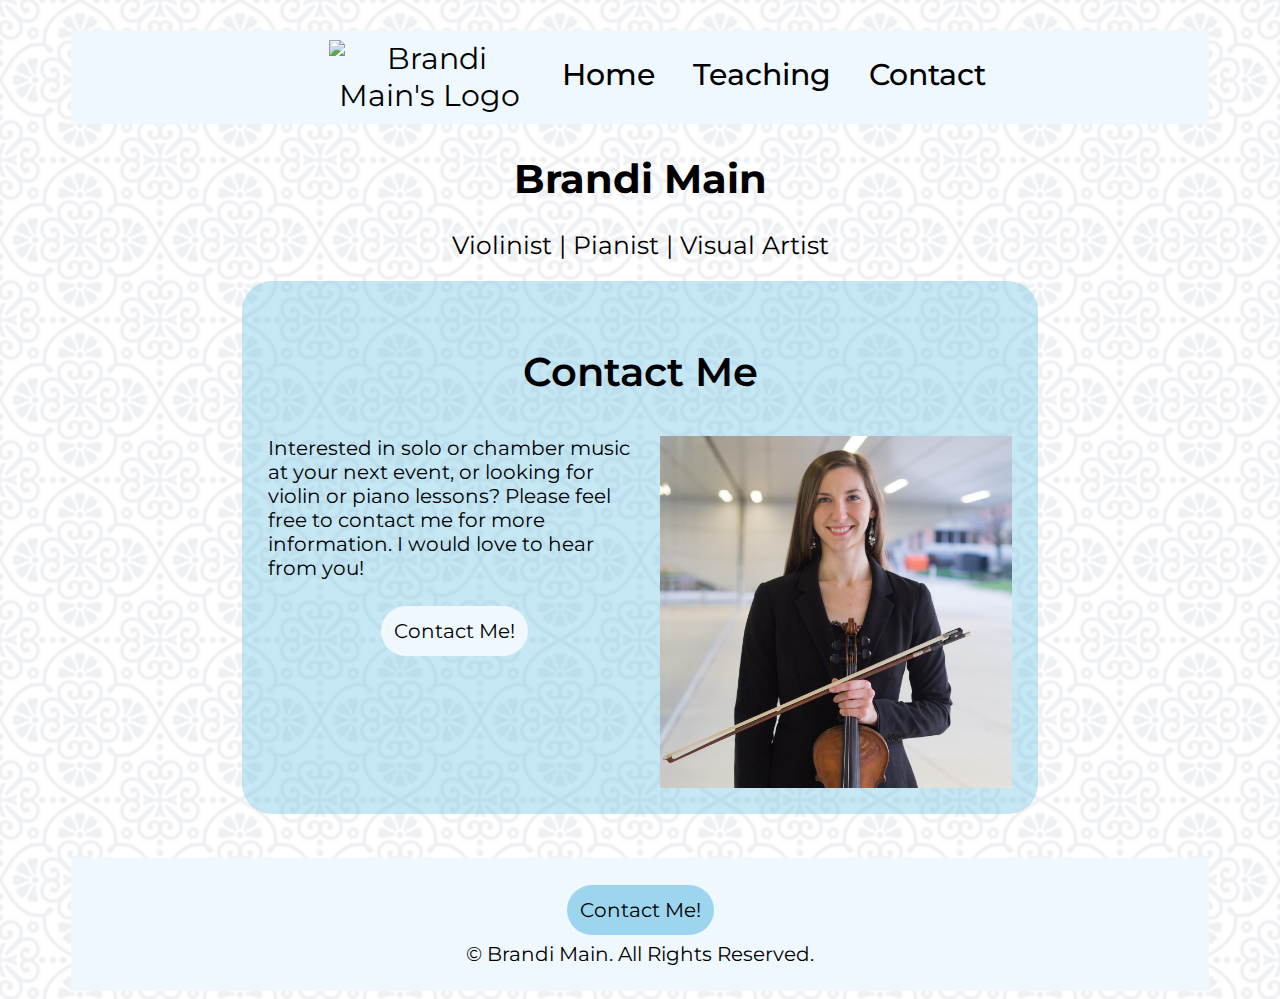
==== Contact.html @ 69e72a14 "updated navigation bar to include logo to left per client feedback, adjusted responsive scaling slig" ====
<!DOCTYPE html>
    <head>
        <title>
            Brandi Main, Violin
        </title>
        <link href="stylesheet.css" rel="stylesheet">
        <link rel="preconnect" href="https://fonts.googleapis.com">
        <link rel="preconnect" href="https://fonts.gstatic.com" crossorigin>
        <link href="https://fonts.googleapis.com/css2?family=Montserrat:ital,wght@0,100..900;1,100..900&display=swap" rel="stylesheet">
    </head>
    <body>
        <nav id="main_menu">  
            <ul>
                <img  id="logo" src="Photos and Logo\BM_black_SVG_NEW.svg" alt="Brandi Main's Logo">
                <a href="Index.html">Home</a>
                <a href="Teaching.html">Teaching</a>
                <!-- <a>Videos</a> -->
                <!-- <a>Artwork Gallery</a> -->
                <a href="Contact.html">Contact</a>
            </ul>
        </nav>
        <!-- <br> -->
        <!-- <img  id="logo" src="Photos and Logo\BM_black_SVG_NEW.svg" alt="Brandi Main's Logo"> -->
        <section id="nav_menu_and_text">
            <h1>
                Brandi Main
            </h1>
            <h2>
                Violinist | Pianist | Visual Artist
            </h2>
        </section>

        <div id="contact_contents">
            <section id="contact_section">
                <h3 class="section_headers">Contact Me</h3>
                <img id="contact_pic" src="Photos and Logo\Brandi Main 2 cropped.jpg" alt="Picture of Brandi Main holding her violin"/>
                <p>
                    Interested in solo or chamber music at your next event, or looking for violin or piano lessons? Please feel free to contact me for more information. I would love to hear from you!
                </p>
                <br>
                <div id="contact_button_container">
                    <a id="contact_button" href=mailto:brandiviolin@gmail.com>Contact Me!</a>
                </div>
            </section>
        </div>
    </body>
    <footer>
        <a id="footer_button" href=mailto:brandiviolin@gmail.com>Contact Me!</a>
        <br>
        <p>
            © Brandi Main. All Rights Reserved.
        </p>
    </footer>
---- stylesheet.css ----
/* ----- Universal Styles ----- (All devices regardless of resolution or orientation) */

* {
    box-sizing: border-box;
}

.montserrat-font_family {
    font-family: "Montserrat", sans-serif;
    font-optical-sizing: auto;
    font-weight: 100;
    font-style: normal;
  }

 /* --- Desktop Version Stylings (Devices wider than 600px --- */
  


/* Navigation Box and Styling */
#main_menu {
    background-color: aliceblue;
    text-align: center;
    font-size: 30px;
    padding: 0px;
    margin-left: 5%;
    margin-right: 5%;
}

/* Navigation Links and Style */
#main_menu a {
    color: black;
    padding: 15px;   
    text-decoration: none;
    font-weight: 500;
}

#nav_menu_and_text {
    padding: 0%;
}

#logo {
    width: 200px;
    margin: 10px;
    display: inline-block;
    vertical-align: middle;
}



body {
    background-color: aliceblue;
    background-image: url('Photos and Logo/regal_pattern.png');
    background-size: 50%;
    font-family: "Montserrat", sans-serif;
}

h1 {
    font-size: 40px;
    text-align: center;
}

h2 {
    font-size: 25px;
    text-align: center;
    font-weight: normal;
}

h3 {
    font-size: 32px;
    text-align: center;
}

p {
    font-size: 20px;
}

.section_headers {
    font-size: 40px;
    font-weight: 600;
}

footer {
    text-align: center;
    background-color: aliceblue;
    margin-left: 5%;
    margin-right: 5%;
    padding-top: 40px;
    padding-bottom: 5px;
}

#footer_button {
    background-color: rgb(113, 195, 228, 0.658);
    padding: 13px;
    color: black;
    text-decoration: none;
    font-size: 20px;
    border-radius: 40px;
}

/* ----- Biography Page ----- */

#biography_contents {
    padding-left: 15%;
    padding-right: 15%;
}

#biography_section {
    padding-left: 5%;
    padding-top: 1%;
    padding-right: 5%;
    padding-bottom: 5%;
    margin-left: auto;
    margin-right: auto;
    margin-bottom: 5%;
    background-color: rgba(113, 195, 228, 0.4);
    border-radius: 30px;
    max-width: 1200px;
    content: "";
    clear: both;
    display: table;
}

#bio_pic {
    display: block;
    width: 40%;
    float: left;
    padding-right: 20px;
}

.biography {
    padding-left: 3rem; 
}

/* ----- Teaching Page ----- */

#teaching_contents {
    padding-left: 15%;
    padding-right: 15%;
}
    
#teaching_statement {
    padding-left: 5%;
    padding-top: 1%;
    padding-right: 5%;
    padding-bottom: 5%;
    margin-left: auto;
    margin-right: auto;
    margin-bottom: 5%;
    background-color: rgba(113, 195, 228, 0.4);
    border-radius: 30px;
    max-width: 1200px;
    content: "";
    clear: both;
    display: table;
}

#teaching_pic {
    display: block;
    margin-left: auto;
    margin-right: auto;
    width: 50%;
    float: left;
    padding-right: 20px;
}

/* ----- Contact Page ----- */

#contact_contents {
    padding-left: 15%;
    padding-right: 15%;
}

#contact_section {
    padding: 3%;
    margin-left: 5%;
    margin-right: 5%;
    margin-bottom: 5%;
    background-color: rgba(113, 195, 228, 0.4);
    border-radius: 30px;
    content: "";
    clear: both;
    display: table;
}

#contact_button_container {
    text-align: center;
}

#contact_button {
    text-align: center;
    background-color: aliceblue;
    border-radius: 40px;
    padding: 13px;
    color: black;
    text-decoration: none;
    font-size: 20px;
    margin: 15px;
}

#contact_pic {
    display: block;
    margin-left: auto;
    margin-right: auto;
    width: 50%;
    float: right;
    padding-left: 20px;
}

/* ----- Mobile Styling for Devices Under Specified Width ----- */

@media (max-width: 800px) {

    #bio_pic {
        display: black;
        margin-left: auto;
        margin-right: auto;
        width: 100%;
        padding-left: 0%;
        padding-right: 0%;
        padding-bottom: 20px;
    }

    #logo {
        width: 50%;
        display: block;
        margin-right: auto;
        margin-left: auto;
    }

    #teaching_pic {
        display: black;
        margin-left: auto;
        margin-right: auto;
        width: 100%;
        padding-left: 0%;
        padding-right: 0%;
        padding-bottom: 20px;
    }

    #contact_pic {
        display: black;
        margin-left: auto;
        margin-right: auto;
        width: 100%;
        padding-left: 0%;
        padding-right: 0%;
        padding-bottom: 20px;
    }

}
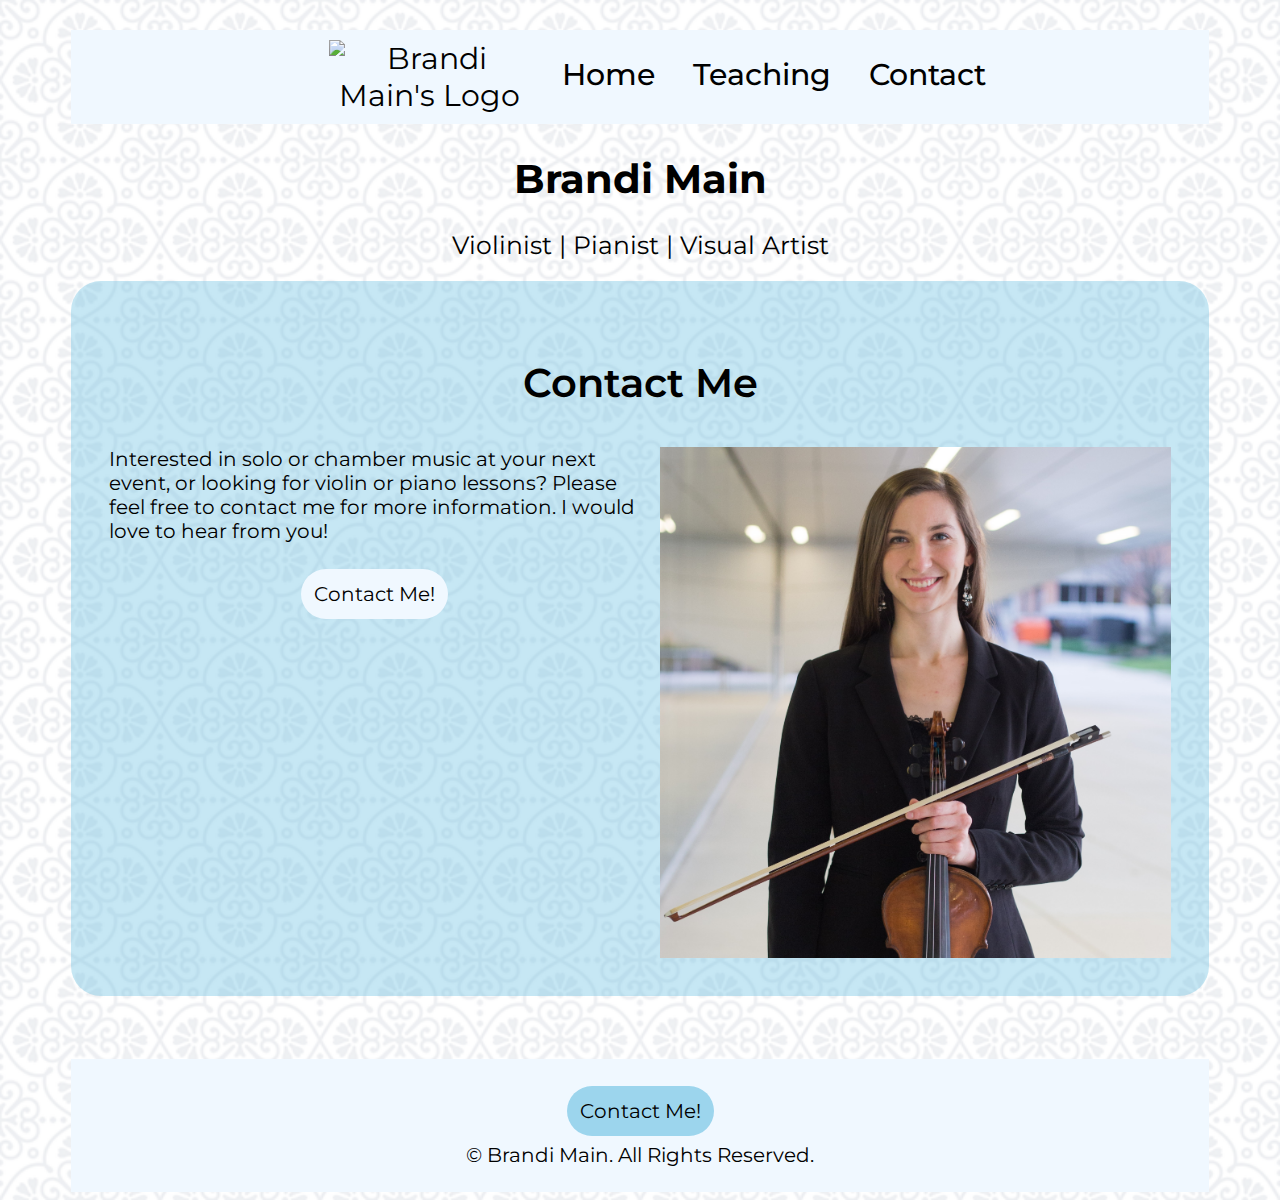
==== commit e2046c0d: "cleaned up more and added more semantic code" ====
--- a/Contact.html
+++ b/Contact.html
@@ -9,45 +9,46 @@
         <link href="https://fonts.googleapis.com/css2?family=Montserrat:ital,wght@0,100..900;1,100..900&display=swap" rel="stylesheet">
     </head>
     <body>
-        <nav id="main_menu">  
-            <ul>
-                <img  id="logo" src="Photos and Logo\BM_black_SVG_NEW.svg" alt="Brandi Main's Logo">
-                <a href="Index.html">Home</a>
-                <a href="Teaching.html">Teaching</a>
-                <!-- <a>Videos</a> -->
-                <!-- <a>Artwork Gallery</a> -->
-                <a href="Contact.html">Contact</a>
-            </ul>
-        </nav>
-        <!-- <br> -->
-        <!-- <img  id="logo" src="Photos and Logo\BM_black_SVG_NEW.svg" alt="Brandi Main's Logo"> -->
-        <section id="nav_menu_and_text">
-            <h1>
-                Brandi Main
-            </h1>
-            <h2>
-                Violinist | Pianist | Visual Artist
-            </h2>
+        <header>
+            <nav id="main_menu">  
+                <ul>
+                    <img  id="logo" src="Photos and Logo\BM_black_SVG_NEW.svg" alt="Brandi Main's Logo">
+                    <a href="Index.html">Home</a>
+                    <a href="Teaching.html">Teaching</a>
+                    <!-- <a>Videos</a> -->
+                    <!-- <a>Artwork Gallery</a> -->
+                    <a href="Contact.html">Contact</a>
+                </ul>
+            </nav>
+            <img  id="mobile_logo" src="Photos and Logo\BM_black_SVG_NEW.svg" alt="Brandi Main's Logo">
+            <section id="nav_menu_and_text">
+                <h1>
+                    Brandi Main
+                </h1>
+                <h2>
+                    Violinist | Pianist | Visual Artist
+                </h2>
+            </section>
+        </header>
+
+        <section id="contact_section">
+            <h3 class="section_headers">Contact Me</h3>
+            <img id="contact_pic" src="Photos and Logo\Brandi Main 2 cropped.jpg" alt="Picture of Brandi Main holding her violin"/>
+            <p>
+                Interested in solo or chamber music at your next event, or looking for violin or piano lessons? Please feel free to contact me for more information. I would love to hear from you!
+            </p>
+            <br>
+            <div id="contact_button_container">
+                <a id="contact_button" href=mailto:brandiviolin@gmail.com>Contact Me!</a>
+            </div>
         </section>
 
-        <div id="contact_contents">
-            <section id="contact_section">
-                <h3 class="section_headers">Contact Me</h3>
-                <img id="contact_pic" src="Photos and Logo\Brandi Main 2 cropped.jpg" alt="Picture of Brandi Main holding her violin"/>
-                <p>
-                    Interested in solo or chamber music at your next event, or looking for violin or piano lessons? Please feel free to contact me for more information. I would love to hear from you!
-                </p>
-                <br>
-                <div id="contact_button_container">
-                    <a id="contact_button" href=mailto:brandiviolin@gmail.com>Contact Me!</a>
-                </div>
-            </section>
-        </div>
-    </body>
-    <footer>
-        <a id="footer_button" href=mailto:brandiviolin@gmail.com>Contact Me!</a>
-        <br>
-        <p>
-            © Brandi Main. All Rights Reserved.
-        </p>
-    </footer>+    
+        <footer>
+            <a id="footer_button" href=mailto:brandiviolin@gmail.com>Contact Me!</a>
+            <br>
+            <p>
+                © Brandi Main. All Rights Reserved.
+            </p>
+        </footer>
+    </body>--- a/stylesheet.css
+++ b/stylesheet.css
@@ -44,7 +44,9 @@
     vertical-align: middle;
 }
 
-
+#mobile_logo {
+    display: none;
+}
 
 body {
     background-color: aliceblue;
@@ -224,6 +226,14 @@
         display: block;
         margin-right: auto;
         margin-left: auto;
+        display: none;
+    }
+
+    #mobile_logo {
+        width: 50%;
+        display: block;
+        margin-right: auto;
+        margin-left: auto;
     }
 
     #teaching_pic {
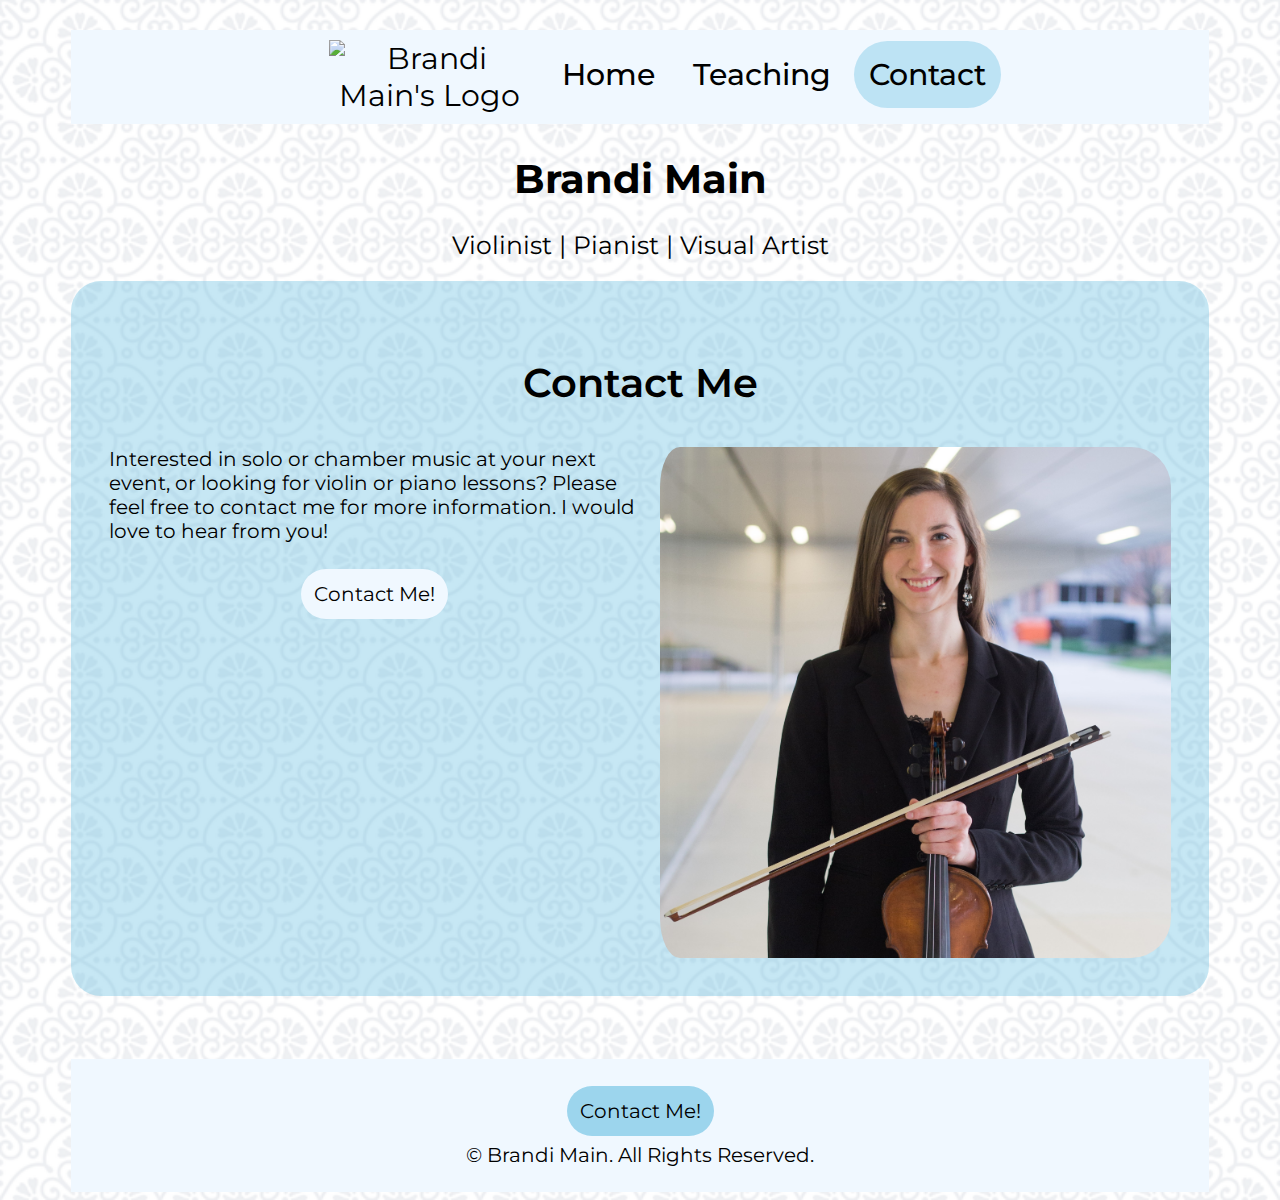
==== commit e5725193: "updated all html pages to have highlighting on menu tabs so navigation is more clear, added meta htt" ====
--- a/Contact.html
+++ b/Contact.html
@@ -13,11 +13,11 @@
             <nav id="main_menu">  
                 <ul>
                     <img  id="logo" src="Photos and Logo\BM_black_SVG_NEW.svg" alt="Brandi Main's Logo">
-                    <a href="Index.html">Home</a>
-                    <a href="Teaching.html">Teaching</a>
+                    <a href="index.html">Home</a>
+                    <a href="teaching.html">Teaching</a>
                     <!-- <a>Videos</a> -->
                     <!-- <a>Artwork Gallery</a> -->
-                    <a href="Contact.html">Contact</a>
+                    <a href="contact.html" style="background-color: rgba(113, 195, 228, 0.4); border-radius: 40px;"">Contact</a>
                 </ul>
             </nav>
             <img  id="mobile_logo" src="Photos and Logo\BM_black_SVG_NEW.svg" alt="Brandi Main's Logo">
--- a/stylesheet.css
+++ b/stylesheet.css
@@ -31,6 +31,11 @@
     padding: 15px;   
     text-decoration: none;
     font-weight: 500;
+}
+
+#main_menu a:hover {
+    background-color: rgb(113, 195, 228, 0.658);
+    border-radius: 40px;
 }
 
 #nav_menu_and_text {
@@ -126,6 +131,16 @@
     width: 40%;
     float: left;
     padding-right: 20px;
+    border-radius: 40px;
+}
+
+#bio_pic_2 {
+    display: block;
+    width: 100%;
+    margin-left: auto;
+    margin-right: auto;
+    padding-right: 20px;
+    border-radius: 40px;
 }
 
 .biography {
@@ -162,6 +177,7 @@
     width: 50%;
     float: left;
     padding-right: 20px;
+    border-radius: 40px;
 }
 
 /* ----- Contact Page ----- */
@@ -205,6 +221,7 @@
     width: 50%;
     float: right;
     padding-left: 20px;
+    border-radius: 40px;
 }
 
 /* ----- Mobile Styling for Devices Under Specified Width ----- */
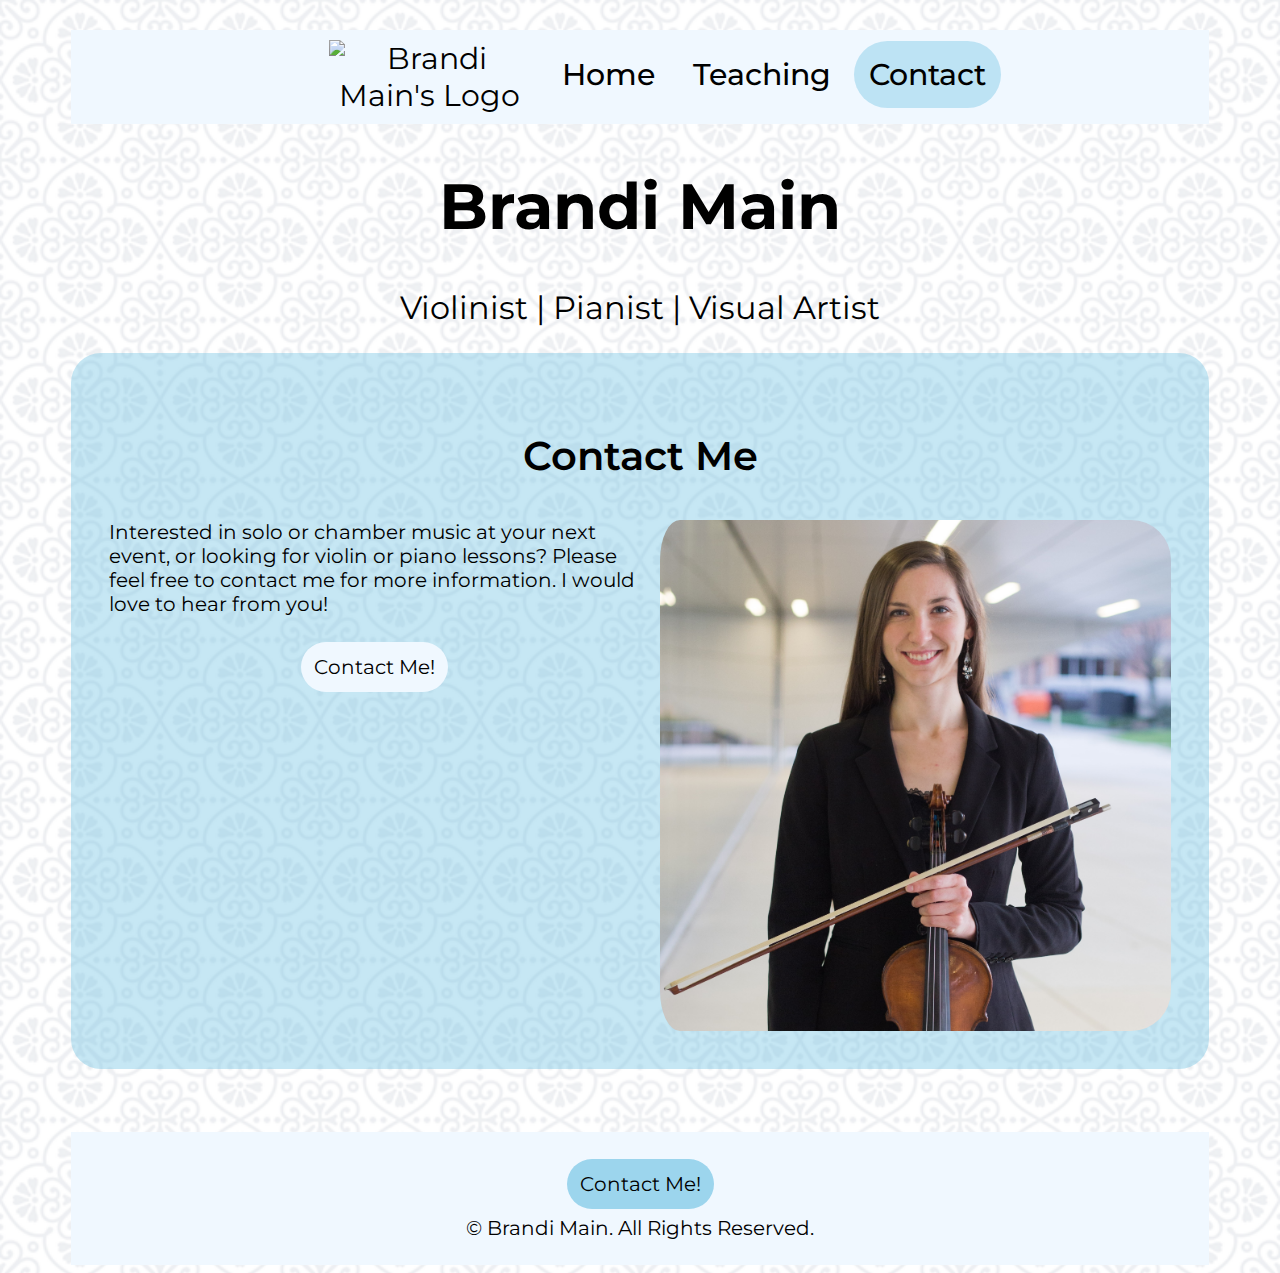
==== commit 829e819c: "changed a majority of defined sizes and spacing to em/rem units for scaling and inheritance properti" ====
--- a/Contact.html
+++ b/Contact.html
@@ -1,5 +1,7 @@
 <!DOCTYPE html>
     <head>
+        <meta charSet="UTF-8"/>
+        <meta name="viewport" content="width=device-width, initial-scale=1.0">
         <title>
             Brandi Main, Violin
         </title>
@@ -17,7 +19,7 @@
                     <a href="teaching.html">Teaching</a>
                     <!-- <a>Videos</a> -->
                     <!-- <a>Artwork Gallery</a> -->
-                    <a href="contact.html" style="background-color: rgba(113, 195, 228, 0.4); border-radius: 40px;"">Contact</a>
+                    <a href="contact.html" style="background-color: rgba(113, 195, 228, 0.4); border-radius: 2em;"">Contact</a>
                 </ul>
             </nav>
             <img  id="mobile_logo" src="Photos and Logo\BM_black_SVG_NEW.svg" alt="Brandi Main's Logo">
--- a/stylesheet.css
+++ b/stylesheet.css
@@ -33,13 +33,15 @@
     font-weight: 500;
 }
 
+/* On-hover effects for nav links */
 #main_menu a:hover {
     background-color: rgb(113, 195, 228, 0.658);
-    border-radius: 40px;
-}
-
-#nav_menu_and_text {
-    padding: 0%;
+    border-radius: 1.5em;
+}
+
+/* Styling for client name and titles */
+#name_and_slogan {
+    padding: 0em;
 }
 
 #logo {
@@ -61,27 +63,24 @@
 }
 
 h1 {
-    font-size: 40px;
+    font-size: 4em;
     text-align: center;
 }
 
 h2 {
-    font-size: 25px;
+    font-size: 2em;
     text-align: center;
     font-weight: normal;
 }
 
-h3 {
-    font-size: 32px;
-    text-align: center;
-}
-
 p {
-    font-size: 20px;
-}
-
+    font-size: 1.25em;
+}
+
+/* h3 fonts and all page section headers styling */
 .section_headers {
-    font-size: 40px;
+    text-align: center;
+    font-size: 2.5em;
     font-weight: 600;
 }
 
@@ -99,7 +98,7 @@
     padding: 13px;
     color: black;
     text-decoration: none;
-    font-size: 20px;
+    font-size: 1.25rem;
     border-radius: 40px;
 }
 
@@ -144,7 +143,7 @@
 }
 
 .biography {
-    padding-left: 3rem; 
+    /* padding-left: 3rem;  */
 }
 
 /* ----- Teaching Page ----- */
@@ -226,7 +225,38 @@
 
 /* ----- Mobile Styling for Devices Under Specified Width ----- */
 
-@media (max-width: 800px) {
+@media only screen and (max-width: 768px) {
+
+    #main_menu {
+        background-color: aliceblue;
+        text-align: center;
+        font-size: .75rem;
+        padding: 0px;
+        margin-left: 0%;
+        margin-right: 0%;
+    }
+    
+    h1 {
+        font-size: 3em;
+        text-align: center;
+    }
+    
+    h2 {
+        font-size: 1.4em;
+        text-align: center;
+        font-weight: normal;
+    }
+
+    p {
+        font-size: 1em;
+    }
+
+    /* h3 fonts and all page section headers styling */
+    .section_headers {
+    text-align: center;
+    font-size: 2em;
+    font-weight: 600;
+    }
 
     #bio_pic {
         display: black;
@@ -239,15 +269,11 @@
     }
 
     #logo {
-        width: 50%;
-        display: block;
-        margin-right: auto;
-        margin-left: auto;
         display: none;
     }
 
     #mobile_logo {
-        width: 50%;
+        width: 75%;
         display: block;
         margin-right: auto;
         margin-left: auto;
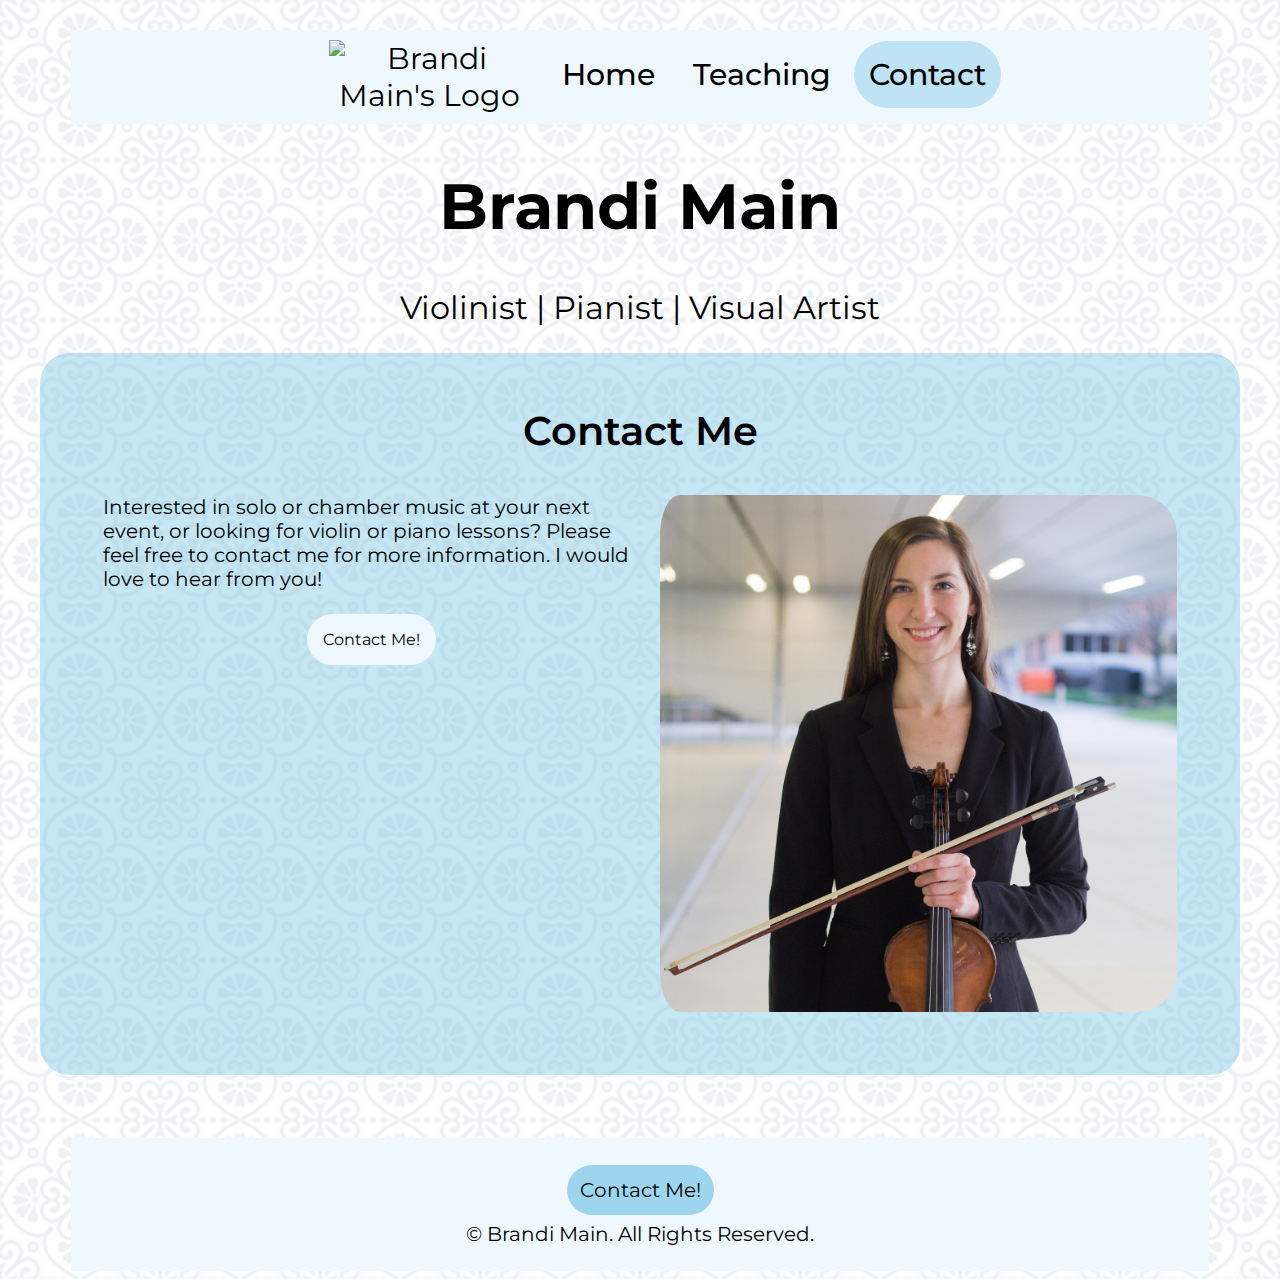
==== commit f57e6e1a: "finalized mobile version for live site with all formatting on all html pages and updated css for bre" ====
--- a/Contact.html
+++ b/Contact.html
@@ -49,7 +49,7 @@
         <footer>
             <a id="footer_button" href=mailto:brandiviolin@gmail.com>Contact Me!</a>
             <br>
-            <p>
+            <p id="footer_text">
                 © Brandi Main. All Rights Reserved.
             </p>
         </footer>
--- a/stylesheet.css
+++ b/stylesheet.css
@@ -73,6 +73,7 @@
     font-weight: normal;
 }
 
+/* Biography text, teaching statement text, contact text */
 p {
     font-size: 1.25em;
 }
@@ -142,10 +143,6 @@
     border-radius: 40px;
 }
 
-.biography {
-    /* padding-left: 3rem;  */
-}
-
 /* ----- Teaching Page ----- */
 
 #teaching_contents {
@@ -187,12 +184,16 @@
 }
 
 #contact_section {
-    padding: 3%;
-    margin-left: 5%;
-    margin-right: 5%;
+    padding-left: 5%;
+    padding-top: 1%;
+    padding-right: 5%;
+    padding-bottom: 5%;
+    margin-left: auto;
+    margin-right: auto;
     margin-bottom: 5%;
     background-color: rgba(113, 195, 228, 0.4);
     border-radius: 30px;
+    max-width: 1200px;
     content: "";
     clear: both;
     display: table;
@@ -200,17 +201,17 @@
 
 #contact_button_container {
     text-align: center;
+    margin-bottom: 1.25rem;
 }
 
 #contact_button {
     text-align: center;
     background-color: aliceblue;
     border-radius: 40px;
-    padding: 13px;
+    padding: 1rem;
     color: black;
     text-decoration: none;
-    font-size: 20px;
-    margin: 15px;
+    font-size: 1.25;
 }
 
 #contact_pic {
@@ -230,10 +231,11 @@
     #main_menu {
         background-color: aliceblue;
         text-align: center;
-        font-size: .75rem;
-        padding: 0px;
+        font-size: 1.1rem;
+        padding: 1%;
         margin-left: 0%;
         margin-right: 0%;
+        margin-bottom: 1.5rem;
     }
     
     h1 {
@@ -256,6 +258,19 @@
     text-align: center;
     font-size: 2em;
     font-weight: 600;
+    }
+
+    #footer_button {
+        background-color: rgb(113, 195, 228, 0.658);
+        padding: 1rem;
+        color: black;
+        text-decoration: none;
+        font-size: 1.25rem;
+        border-radius: 2em;
+    }
+
+    #footer_text {
+        padding-top: 1em;
     }
 
     #bio_pic {
@@ -273,7 +288,7 @@
     }
 
     #mobile_logo {
-        width: 75%;
+        width: 80%;
         display: block;
         margin-right: auto;
         margin-left: auto;
